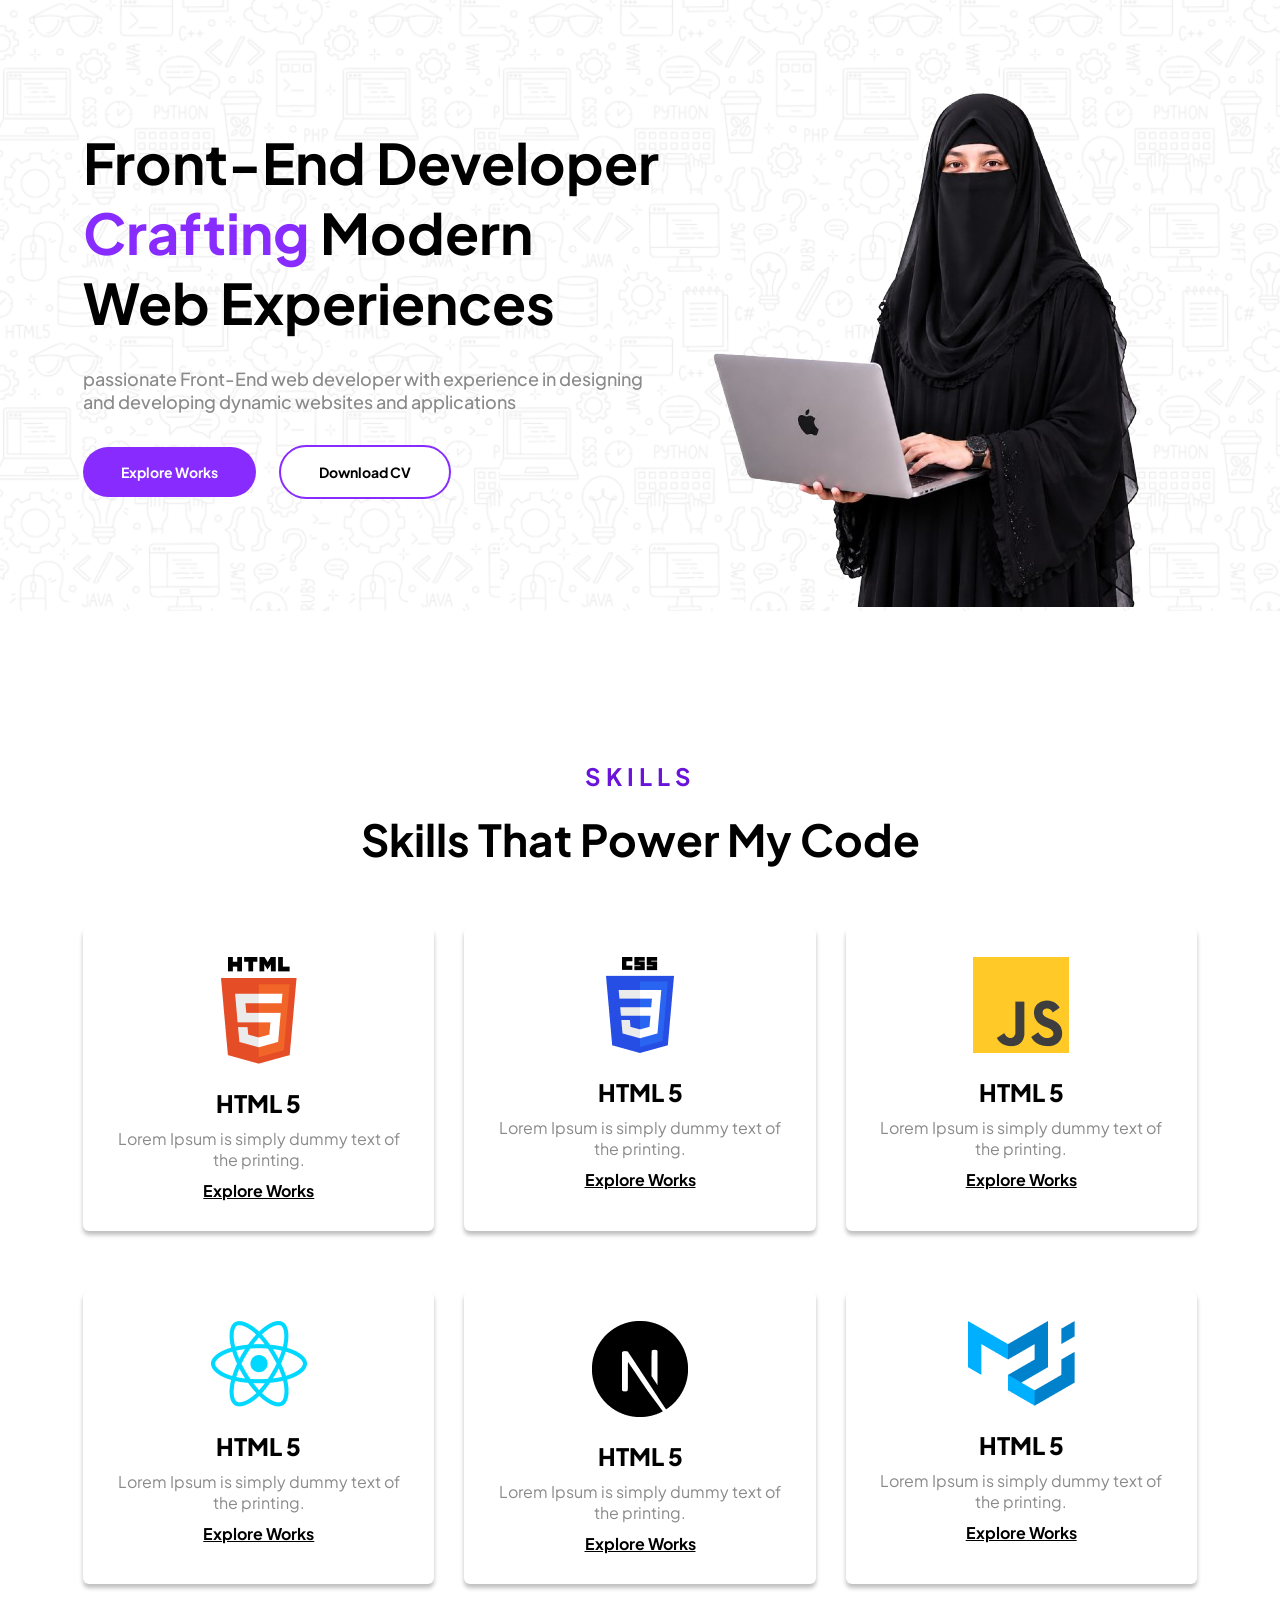
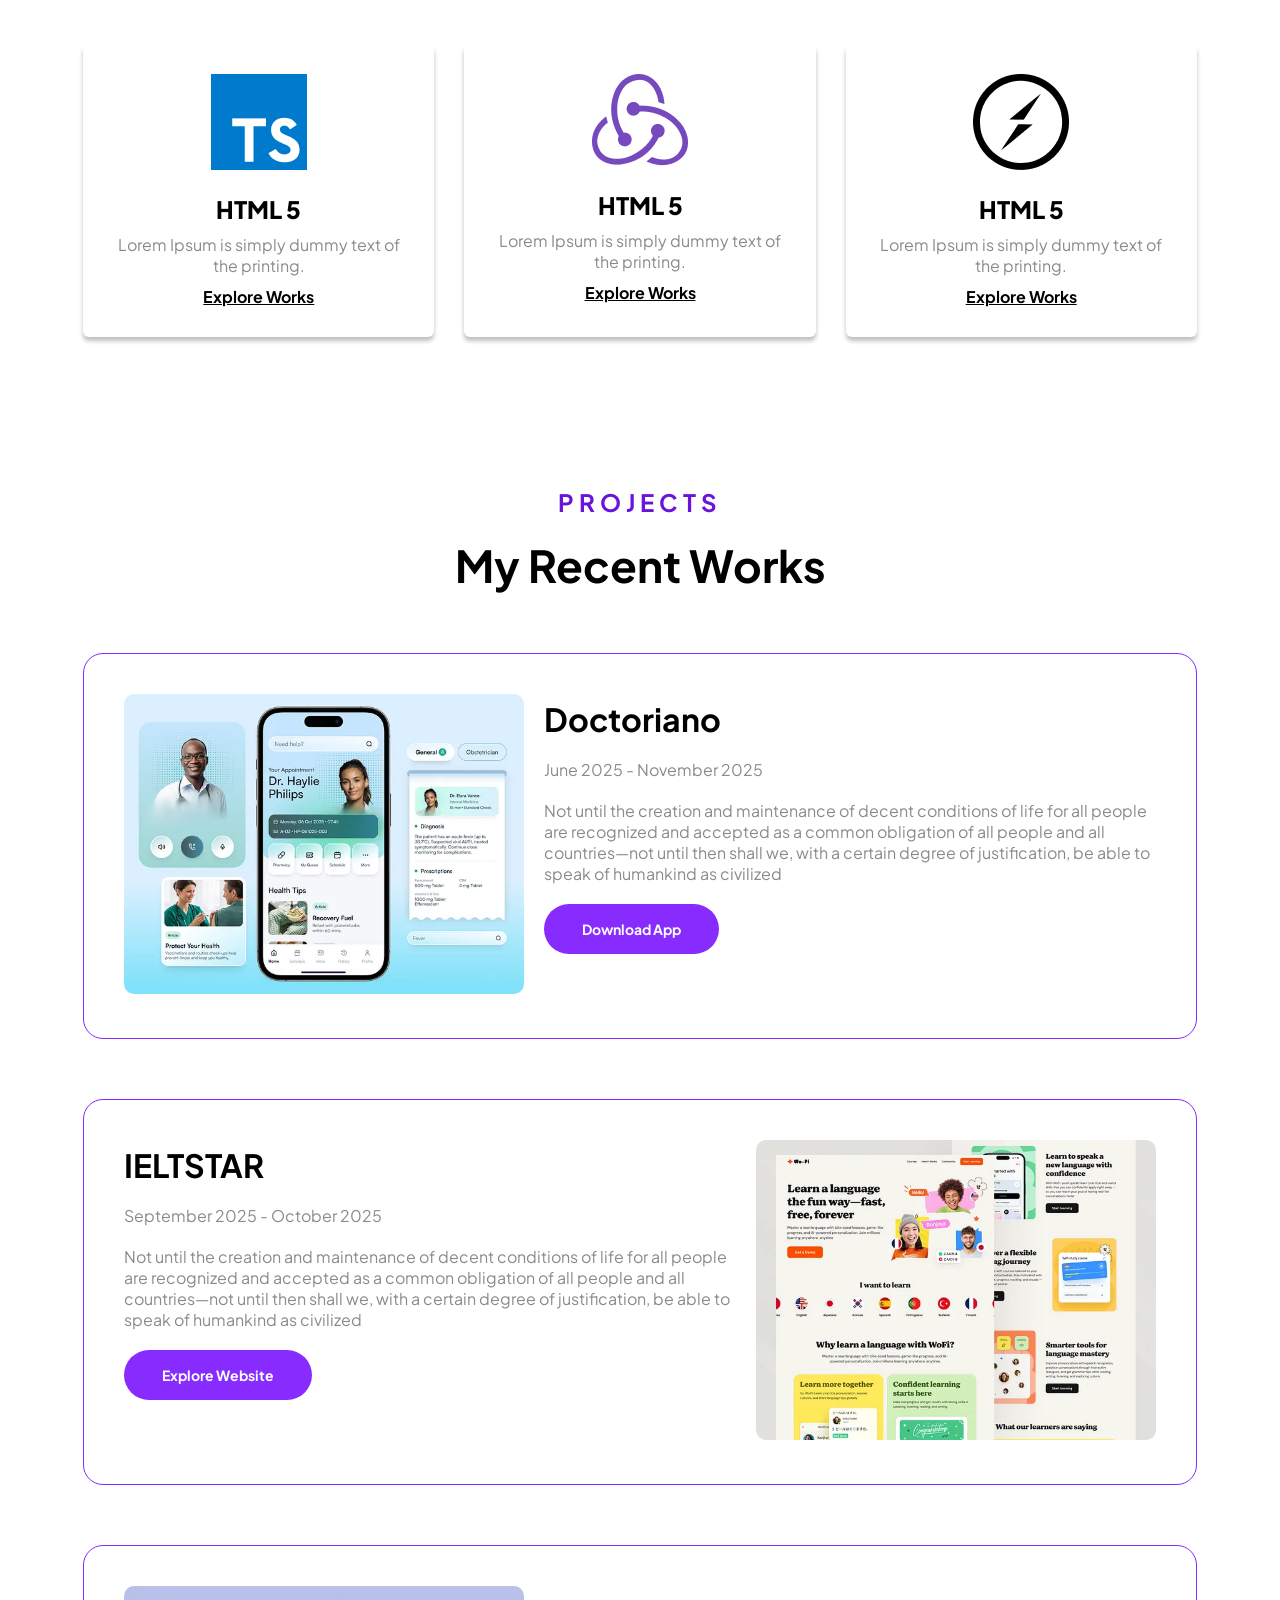
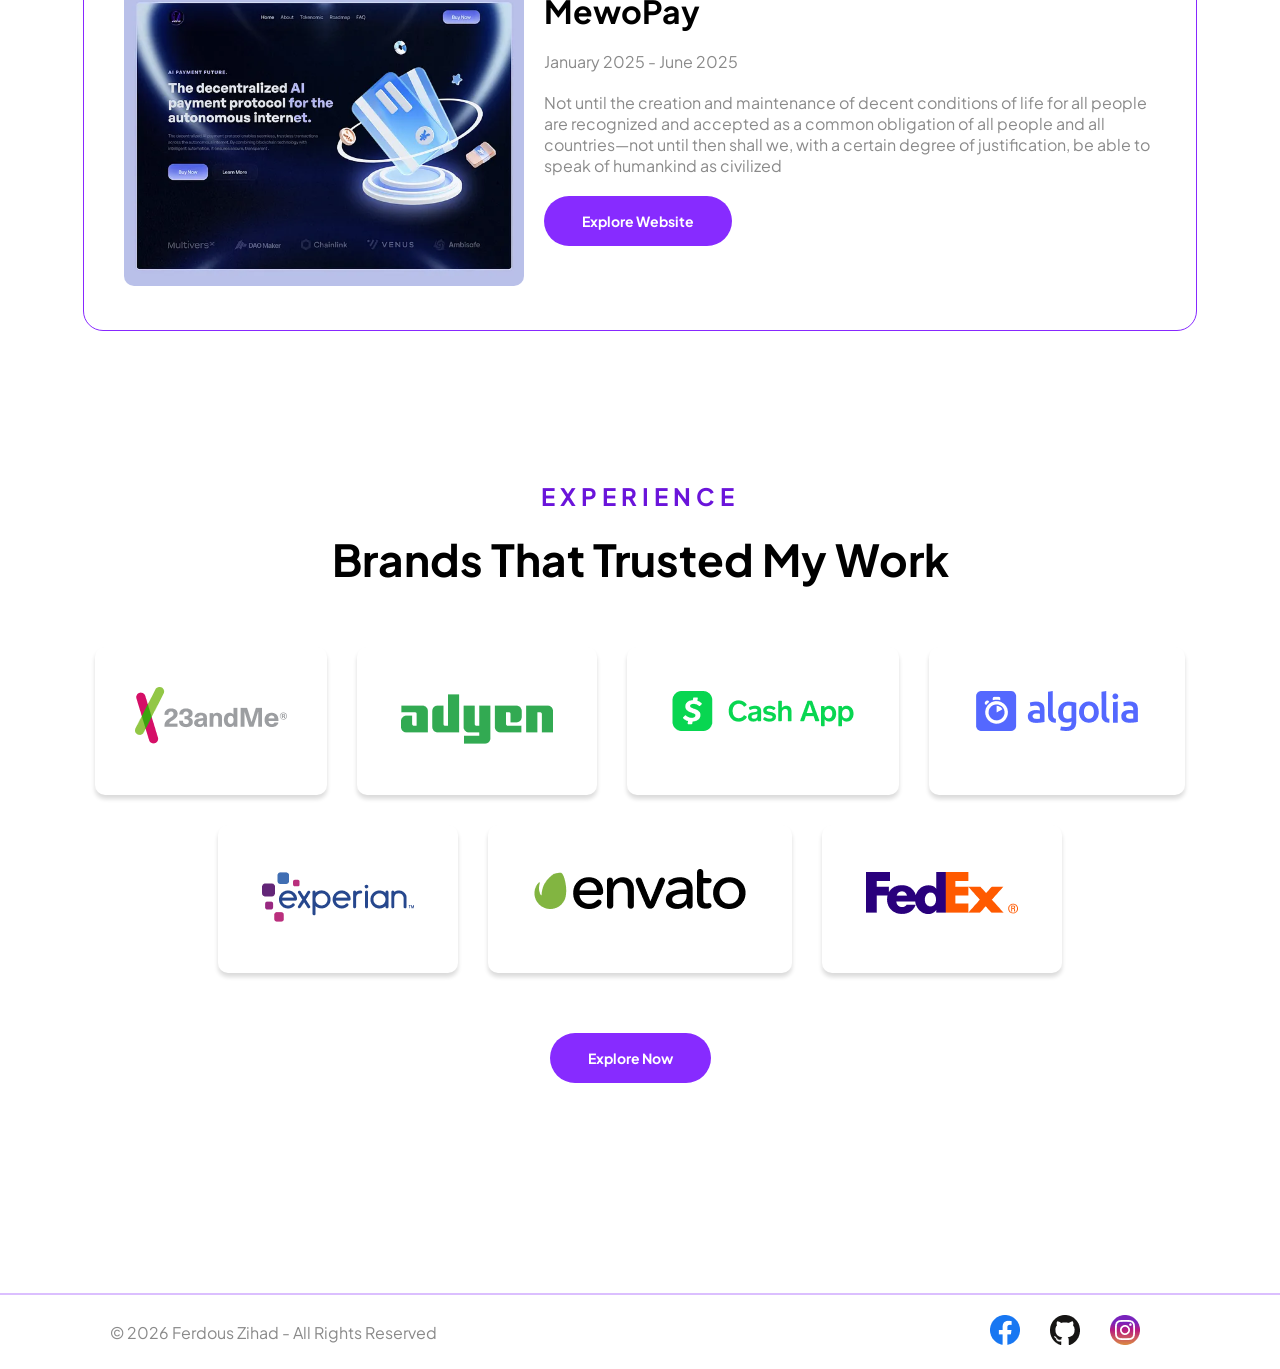
==== index.html @ 16de81f5 "first commit" ====
<!DOCTYPE html>
<html lang="en">
<head>
    <meta charset="UTF-8">
    <meta name="viewport" content="width=device-width, initial-scale=1.0">
    <link rel="shortcut icon" href="favicon.ico" type="image/x-icon">
    <!-- google fonts -->
    <link rel="preconnect" href="https://fonts.googleapis.com">
<link rel="preconnect" href="https://fonts.gstatic.com" crossorigin>
<link href="https://fonts.googleapis.com/css2?family=Plus+Jakarta+Sans:ital,wght@0,200..800;1,200..800&display=swap" rel="stylesheet">
<title>portfolio | Home</title>
<!-- css file link -->
<link rel="stylesheet" href="style.css">
</head>
<body>
    <header class="hero">
     <div class="hero-container primary-width">

        <div class="hero-content"> 
         <h1>
            Front-End Developer <span class="important">Crafting</span>
  Modern Web Experiences    
         </h1>
         <p>passionate Front-End web developer with experience in designing and developing dynamic websites and applications</p>
         <div class="hero-btn">
            <button class="btn">Explore Works</button>
            <button class="btn cv">Download CV</button>
         </div>
        </div>
        <div id="hero-img">
      <img src="images/niqab.png" alt="">
        </div>
     </div>
    </header>
    <main>
        <!-- skills -->
        <section class="primary-width skill">
            <div class="heading">
                <h4>SKILLS</h4>
                 <h2> Skills That Power My Code</h2>
            </div>
            <div class="cards">
            <div class="card">
                
                 <img src="images/html.png" alt="">
                <h4>HTML 5</h4>
                <p class="text-clr">Lorem Ipsum is simply dummy text of the printing.</p>
                <a href="">Explore Works</a>

            </div>
            <div class="card">
                <img src="images/css.png" alt="">
                <h4>HTML 5</h4>
                <p class="text-clr">Lorem Ipsum is simply dummy text of the printing.</p>
                <a href="">Explore Works</a>

            </div>
            <div class="card">
                <img src="images/js.png" alt="">
                <h4>HTML 5</h4>
                <p class="text-clr">Lorem Ipsum is simply dummy text of the printing.</p>
                <a href="">Explore Works</a>

            </div>
            </div>
             
            <div class="cards">
            <div class="card">
               <img src="images/react.png" alt="">
                <h4>HTML 5</h4>
                <p class="text-clr">Lorem Ipsum is simply dummy text of the printing.</p>
                <a href="">Explore Works</a>

            </div>
            <div class="card">
               <img src="images/next.png" alt="">
                <h4>HTML 5</h4>
                <p class="text-clr">Lorem Ipsum is simply dummy text of the printing.</p>
                <a href="">Explore Works</a>

            </div>
            <div class="card">
              <img src="images/mui.png" alt="">
                <h4>HTML 5</h4>
                <p class="text-clr">Lorem Ipsum is simply dummy text of the printing.</p>
                <a href="">Explore Works</a>

            </div>
            </div>
            <div class="cards">
            <div class="card">
                <img src="images/typescript.png" alt="">
                <h4>HTML 5</h4>
                <p class="text-clr">Lorem Ipsum is simply dummy text of the printing.</p>
                <a href="">Explore Works</a>

            </div>
            <div class="card">
                <img src="images/redux.png" alt="">
                <h4>HTML 5</h4>
                <p class="text-clr">Lorem Ipsum is simply dummy text of the printing.</p>
                <a href="">Explore Works</a>

            </div>
            <div class="card">
              <img src="images/socket.png" alt="">
                <h4>HTML 5</h4>
                <p class="text-clr">Lorem Ipsum is simply dummy text of the printing.</p>
                <a href="">Explore Works</a>

            </div>
            </div>
        </section>
        <!-- projects -->
        <section class="projects primary-width  ">
            <div class="heading">
                <h4>PROJECTS</h4>
                 <h2> My Recent Works</h2>
            </div>
            <!-- card -->
             <div class="project-card">
                <!-- image -->
                <div class="project-img">
                     <img src="images/project-doctoriano.png" alt="">
                </div>
                <!-- content -->
                 <div class="project-content">
                      <h3>Doctoriano</h3>
                      <p class="text-clr">June 2025  - November 2025</p>
                    <p class="text-clr">Not until the creation and maintenance of decent conditions of life for all people are recognized and accepted as a common obligation of all people and all countries—not until then shall we,
with a certain degree of justification, be able to speak of humankind as civilized</p>
<div class="hero-btn">
            <button class="btn">Download App</button>
         </div>

                 </div>
            </div>

            <!-- card-2 -->

             <div class="project-card">
                
                <!-- content -->
                 <div class="project-content">
                      <h3>IELTSTAR</h3>
                      <p class="text-clr">September  2025  - October  2025</p>
                    <p class="text-clr">Not until the creation and maintenance of decent conditions of life for all people are recognized and accepted as a common obligation of all people and all countries—not until then shall we,
with a certain degree of justification, be able to speak of humankind as civilized</p>
<div class="hero-btn">
            <button class="btn">Explore Website </button>
         </div>

                 </div>
                 <!-- image -->
                <div class="project-img">
                     <img src="images/project-ieltstar.png" alt="">
                </div>
            </div>


            <!-- card - 3 -->


             <div class="project-card">
                <!-- image -->
                <div class="project-img">
                     <img src="images/project-mewopay.png" alt="">
                </div>
                <!-- content -->
                 <div class="project-content">
                      <h3>MewoPay</h3>
                      <p class="text-clr">January 2025  - June 2025</p>
                    <p class="text-clr">Not until the creation and maintenance of decent conditions of life for all people are recognized and accepted as a common obligation of all people and all countries—not until then shall we,
with a certain degree of justification, be able to speak of humankind as civilized</p>
<div class="hero-btn">
            <button class="btn">Explore Website </button>
         </div>

                 </div>
            </div>
        </section>


        <!-- experience -->

        <section class="primary-width experience">
            <!-- heading -->
             <div class="heading">
                <h4>EXPERIENCE</h4>
                 <h2> Brands That Trusted My Work</h2>
            </div>
            <!-- cards -->
       <div class="company-card">
        <div class="brands">
            <img src="images/brands-1.png" alt="">
        </div>
        <div class="brands">
            <img src="images/brands-2.png" alt="">
        </div>
        <div class="brands">
            <img src="images/brands-3.png" alt="">
        </div>
        <div class="brands"> <img src="images/brands-4.png" alt="">
        </div>
        <div class="brands">
            <img src="images/brands-5.png" alt="">
        </div>
        <div class="brands">
            <img src="images/brands-6.png" alt="">
        </div>
        <div class="brands">
            <img src="images/brands-7.png" alt="">
        </div>

       </div>
       <!-- button -->
       
<div class="brand-btn">
            <button class="btn">Explore Now</button>
         </div>
       
        </section>

    </main>
    <hr>
    <footer>
      <div class="footer">
        <!-- content -->
        <div>
            <p class="text-clr">&copy; 2026 Ferdous Zihad - All Rights Reserved</p>
        </div>
        <!-- icons -->
        <div class="footer-img">
            <img src="images/icon-fb.png" alt=""><img src="images/icon-github.png" alt=""><img src="images/icon-instagram.png" alt="">
        </div>
      </div>
    </footer>
</body>
</html>
---- style.css ----
*{
    margin:0;
    padding: 0;
    box-sizing: border-box;
    font-family: "Plus Jakarta Sans", sans-serif;
    /* background-color: rgba(255, 254, 250, 1); */
}
.primary-width{
    width: 87%;
    margin: 0 auto;
}
.text-clr{
    color:rgba(138, 138, 138, 1);;
}

.btn{
    background-color:rgba(135, 43, 255, 1);
    padding: 16px 38px;
    font-size: 14px;
    font-weight: bold;
    border: none;
    border-radius: 30px;
    color: white;
    box-shadow: 0 111px 31px 0 rgba(224, 6, 6, 0);
    cursor: pointer;
    margin-right: 20px;
    transition: all 2s;
    
}
.btn:hover{
    background: linear-gradient(to right, #ca0bae, #fe049ed4); 
    color:black;
    
}
.heading{
    margin-bottom: 60px;
    text-align: center;
}
 .heading h4{
    font-size: 24px;
    text-transform: uppercase;
    letter-spacing: 5px;
    color: #6a14da;
    font-weight: bold;
    margin-bottom: 20px;

 }
 .heading h2{
    font-size: 44px;
    font-weight: bold;
    /* margin-bottom: 20px; */
 }
 .cards{
    display: flex;
    justify-content: space-between;
    gap: 30px;
    margin-bottom: 60px;
}


.cv{
    background-color: white;
    color: black;
    border: solid 2px rgba(135, 43, 255, 1);
}
.cv:hover{
    color: #ffffff;
}
.hero{
    background: url("images/Hero-bg.png");
    background-size:500px;
    padding-top:84px ;
    margin-bottom: 150px;
}
.hero-container{
    width: 87%;
    margin: 0 auto;
    display: flex;
    align-items: center;
    justify-content: space-between;
    gap: 40px;
    padding-right:20px;
    /* background-color: yellow; */
}
.hero-content{
    padding-bottom: 70px;
}
.hero-content h1{
    font-size: 56px;
    font-weight: bold;
    margin-bottom: 30px;
}
.hero-content p{
    font-size: 18px;
    font-weight: 500;
    color:rgba(138, 138, 138, 1);
    margin-bottom: 32px;

}

.important{
    color: rgba(135, 43, 255, 1);

}
.her-img{
    width: 500px;
}
/* skills*/
.skill, .projects{
    margin-bottom: 150px;
}

.card{
text-align: center;
background-color: white;
box-shadow: 0 4px 4px 0 rgba(0, 0, 0, 0.25);
padding: 30px;
border-radius:6px;
/* width: 360px;
height: 350px; */
}
.card h4{
font-size: 24px;
font-weight: 900;
margin-top: 20px;
}
.card p{
    margin: 10px 0 10px 0;
    font-size: 16px;
}
.card a{
    font-weight: bold;
    color: black;
}

/* projects */
.project-card{
    padding: 40px;
    background-color: #ffffff;
    border: 1px solid #8728FF;
    border-radius: 20px;
    display: flex;
    gap: 20px;
    align-items: center;
    margin-bottom: 60px;
}

.project-img img{
    width: 400px;
    border-radius: 10px;
}
.project-content h3{
font-size: 32px;
font-weight: bold;
}
.project-content *{
    margin-bottom: 20px;
}


/* experience */
.experience{
    margin-bottom: 150px;
}
.brand-btn{
    text-align: center;
    padding: 60px 0;
}
.company-card{
    display: flex;
    gap: 30px;
    justify-content: center;
    flex-wrap: wrap;
}
.brands{
    padding: 40px;
    background-color:rgba(255, 255, 255, 1);
    box-shadow: 0 4px 4px 0 rgba(14, 14, 14, 0.15);
    border-radius: 10px;
}
.brands:hover img{
filter: grayscale(100%);
filter: blur(2px);
filter: brightness(60%);
filter: contrast(150%);
filter: hue-rotate(90deg);}


/* footer */
hr{
    border: 1px solid rgba(135, 43, 255, 0.3);
}
.footer{
    display: flex;
    justify-content: space-between;
    align-items: center;
    margin: 0 90px;
    padding: 20px;
}
footer{
    background-color: rgba(255, 255, 255, 1);

}
.footer-img img{
    margin-right: 30px;
}
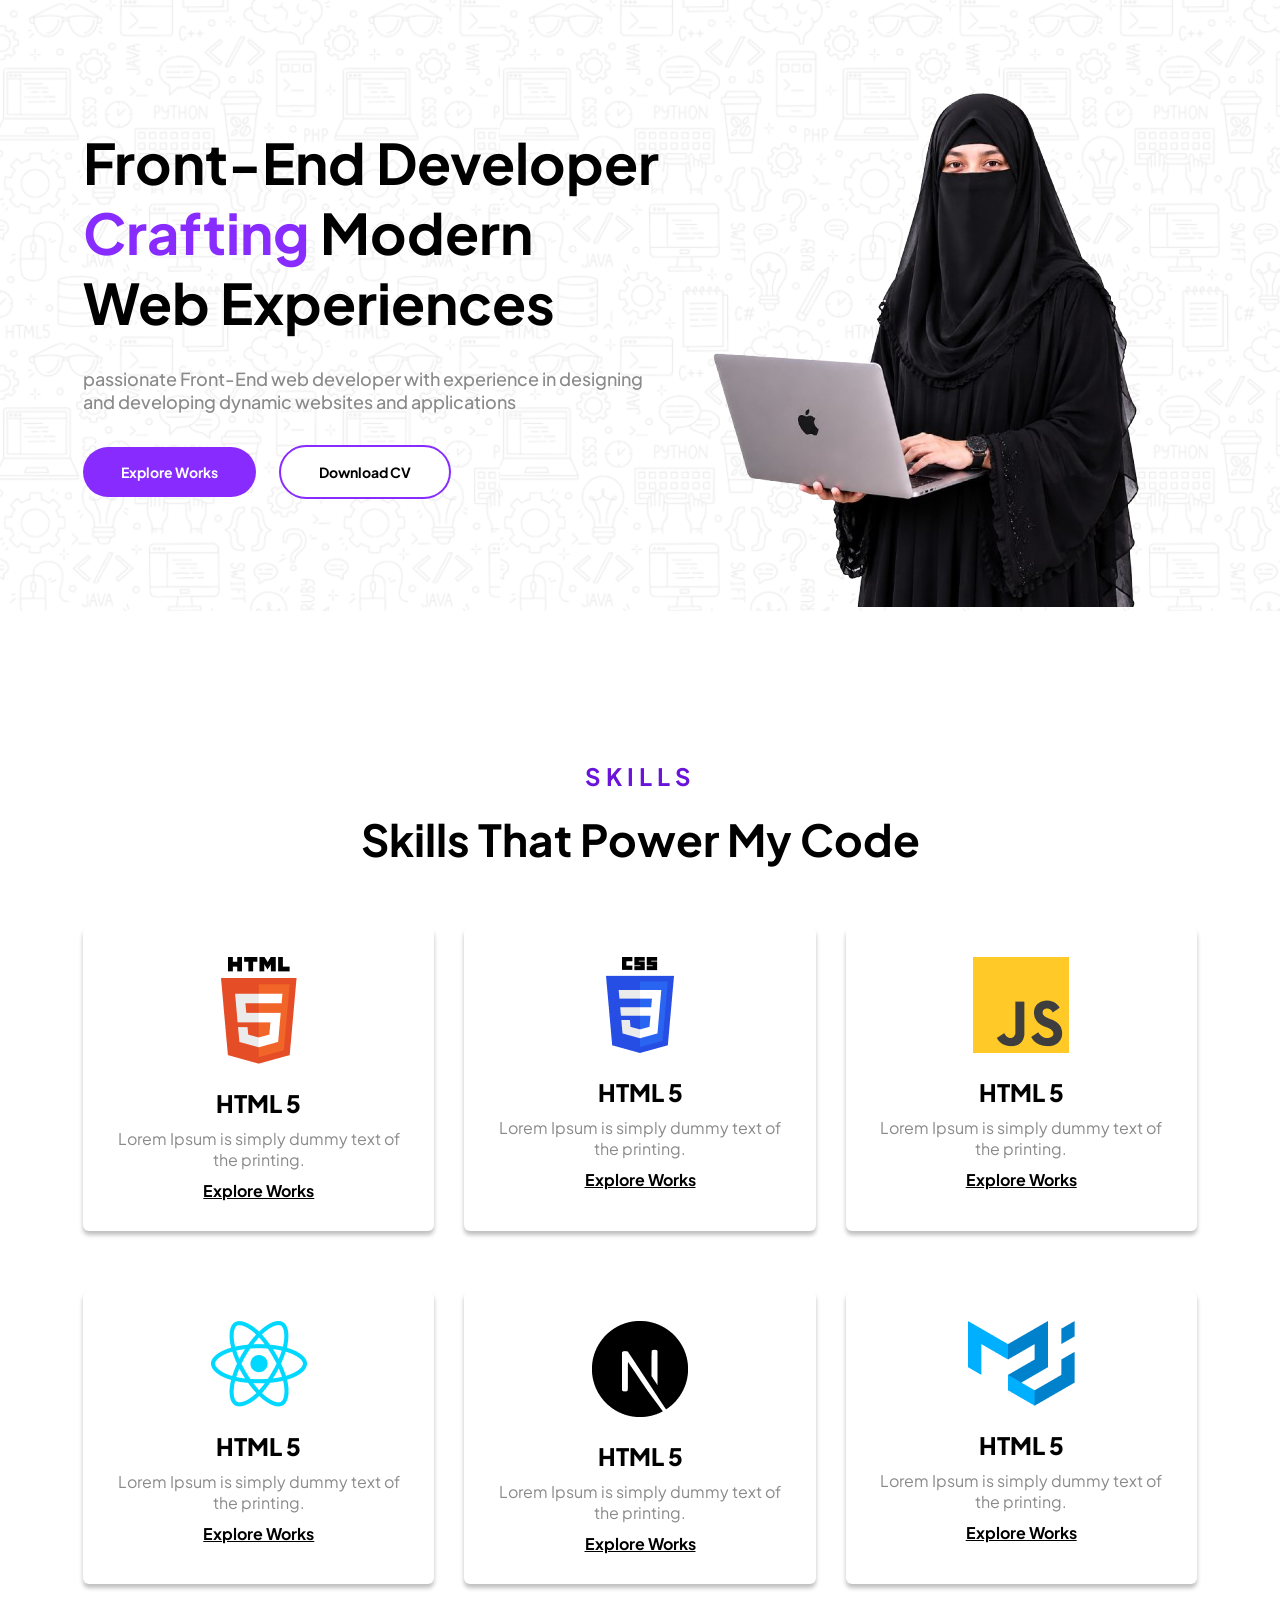
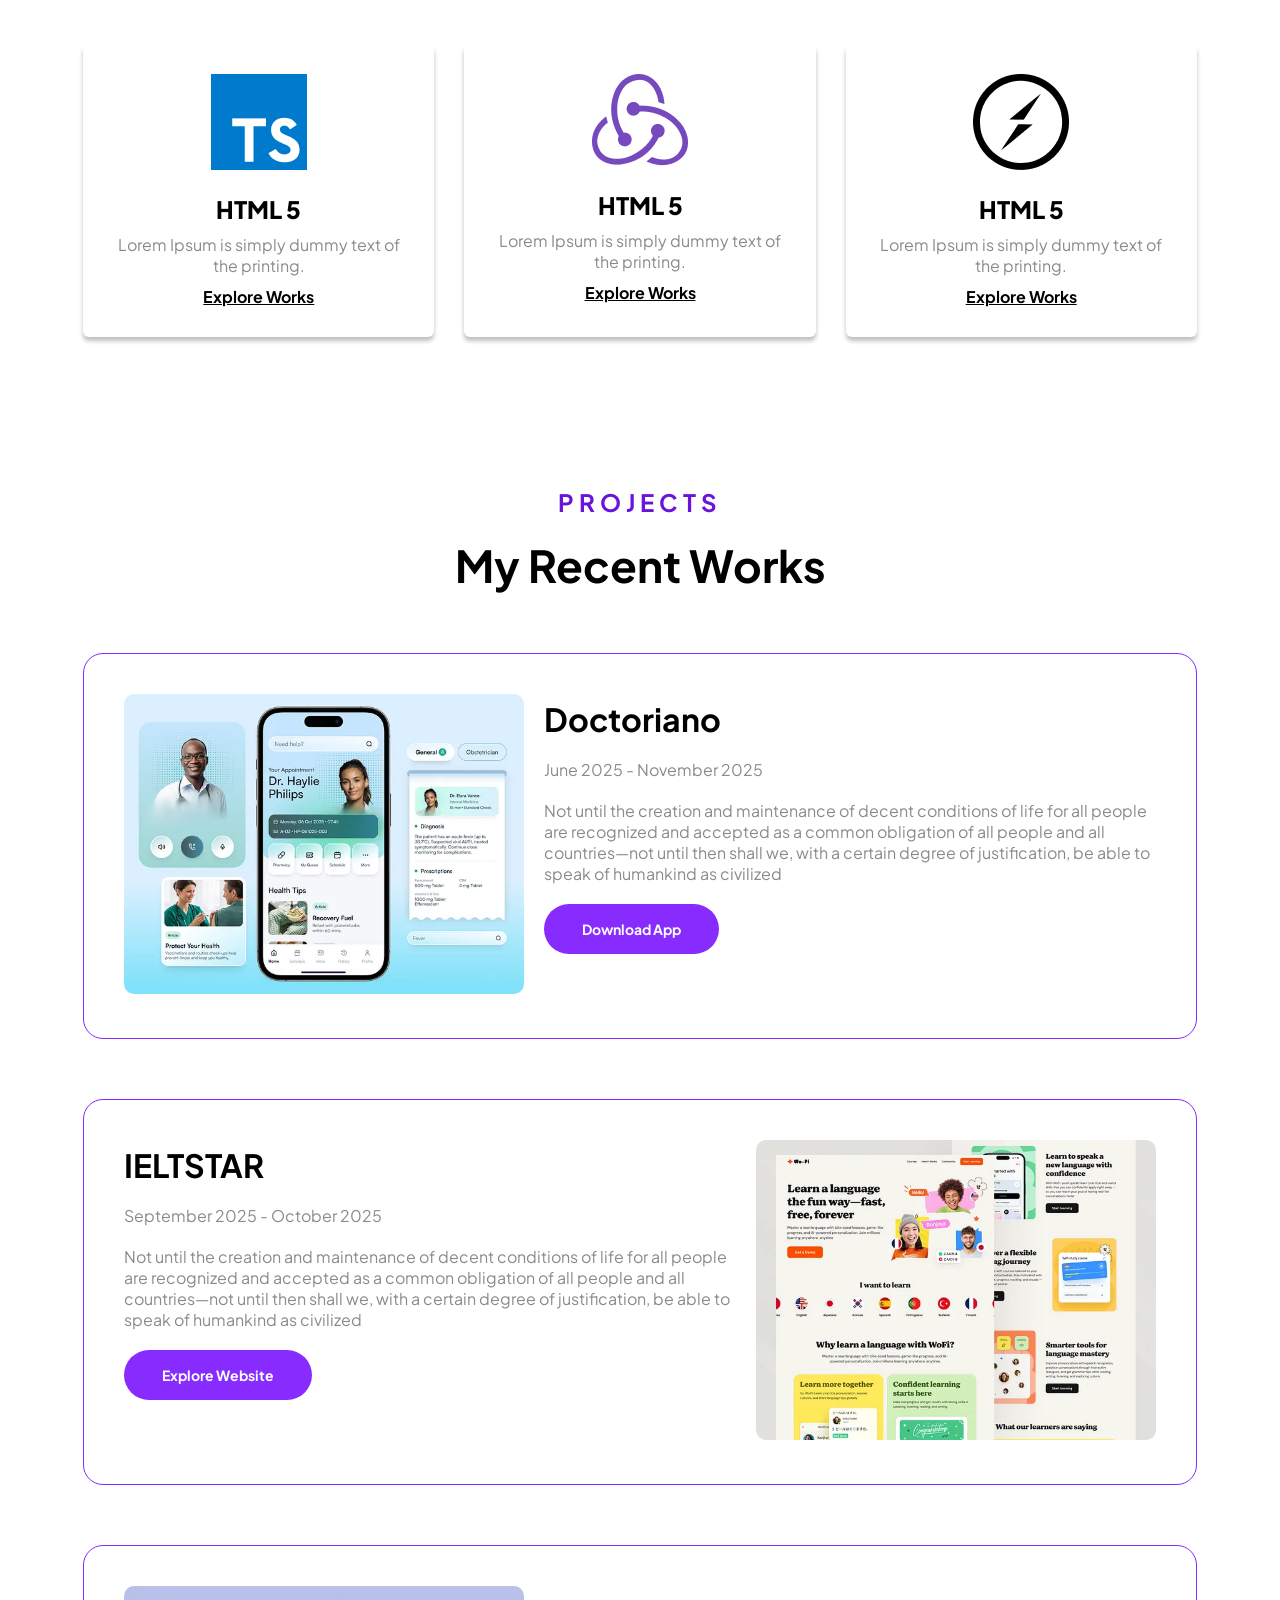
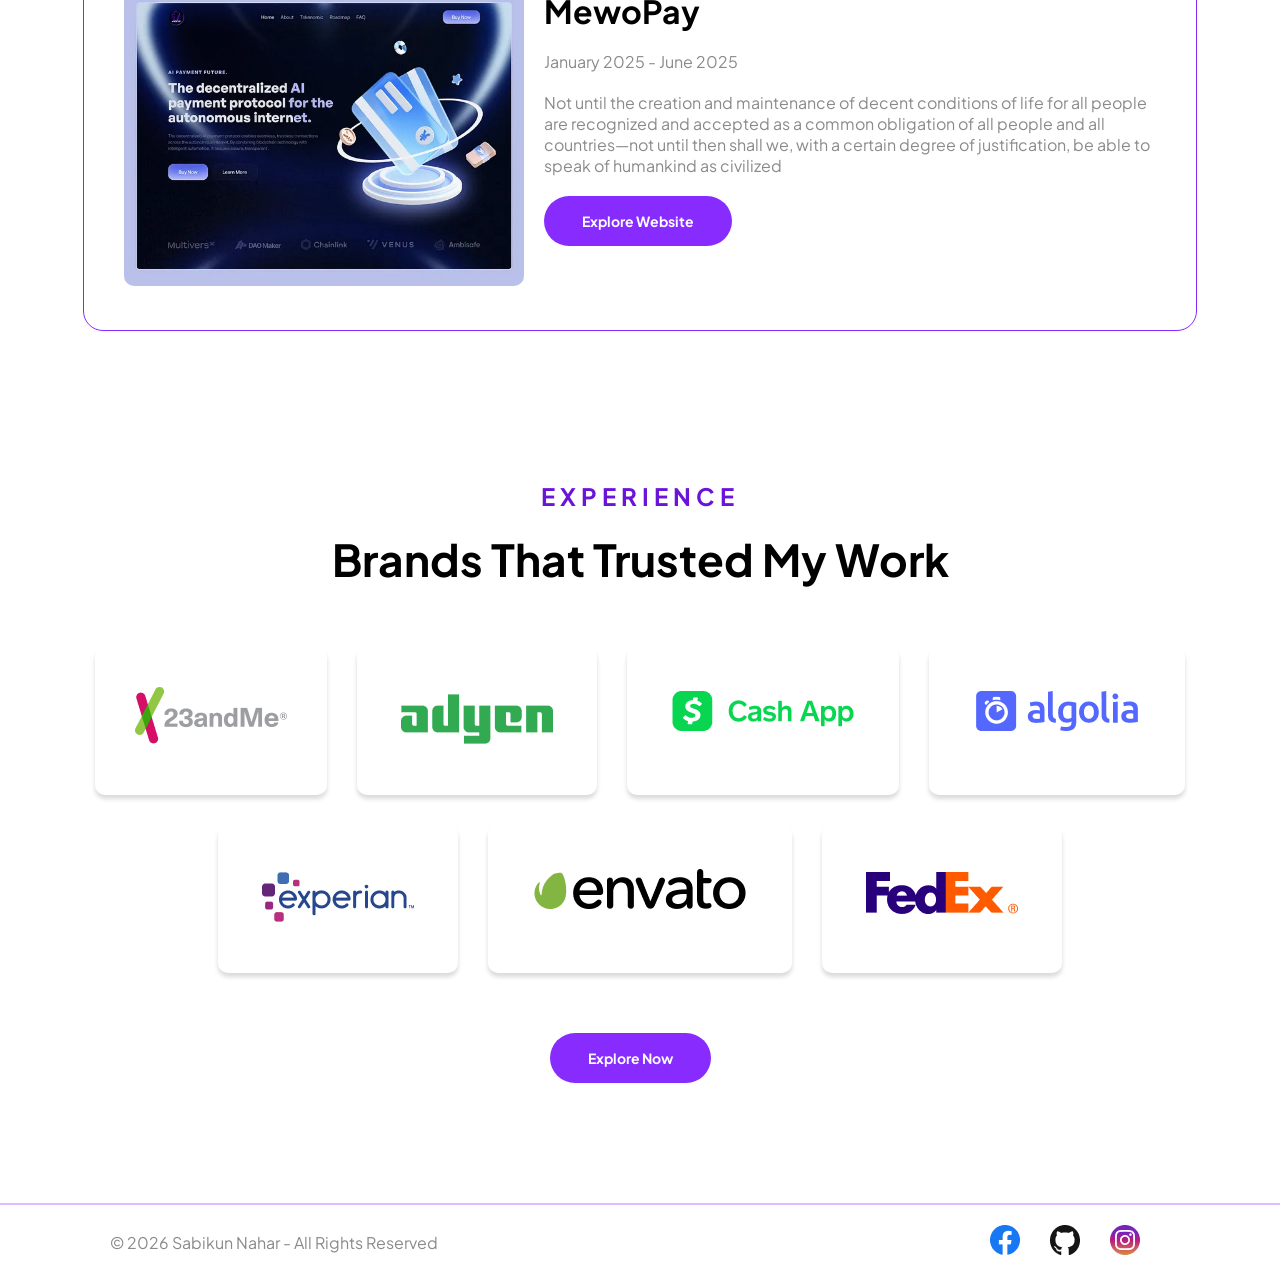
==== commit a8a33c3e: "another final commit" ====
--- a/index.html
+++ b/index.html
@@ -227,7 +227,7 @@
       <div class="footer">
         <!-- content -->
         <div>
-            <p class="text-clr">&copy; 2026 Ferdous Zihad - All Rights Reserved</p>
+            <p class="text-clr">&copy; 2026 Sabikun Nahar - All Rights Reserved</p>
         </div>
         <!-- icons -->
         <div class="footer-img">
--- a/style.css
+++ b/style.css
@@ -160,7 +160,7 @@
 
 /* experience */
 .experience{
-    margin-bottom: 150px;
+    margin-bottom: 60px;
 }
 .brand-btn{
     text-align: center;
@@ -199,6 +199,7 @@
 }
 footer{
     background-color: rgba(255, 255, 255, 1);
+    
 
 }
 .footer-img img{
